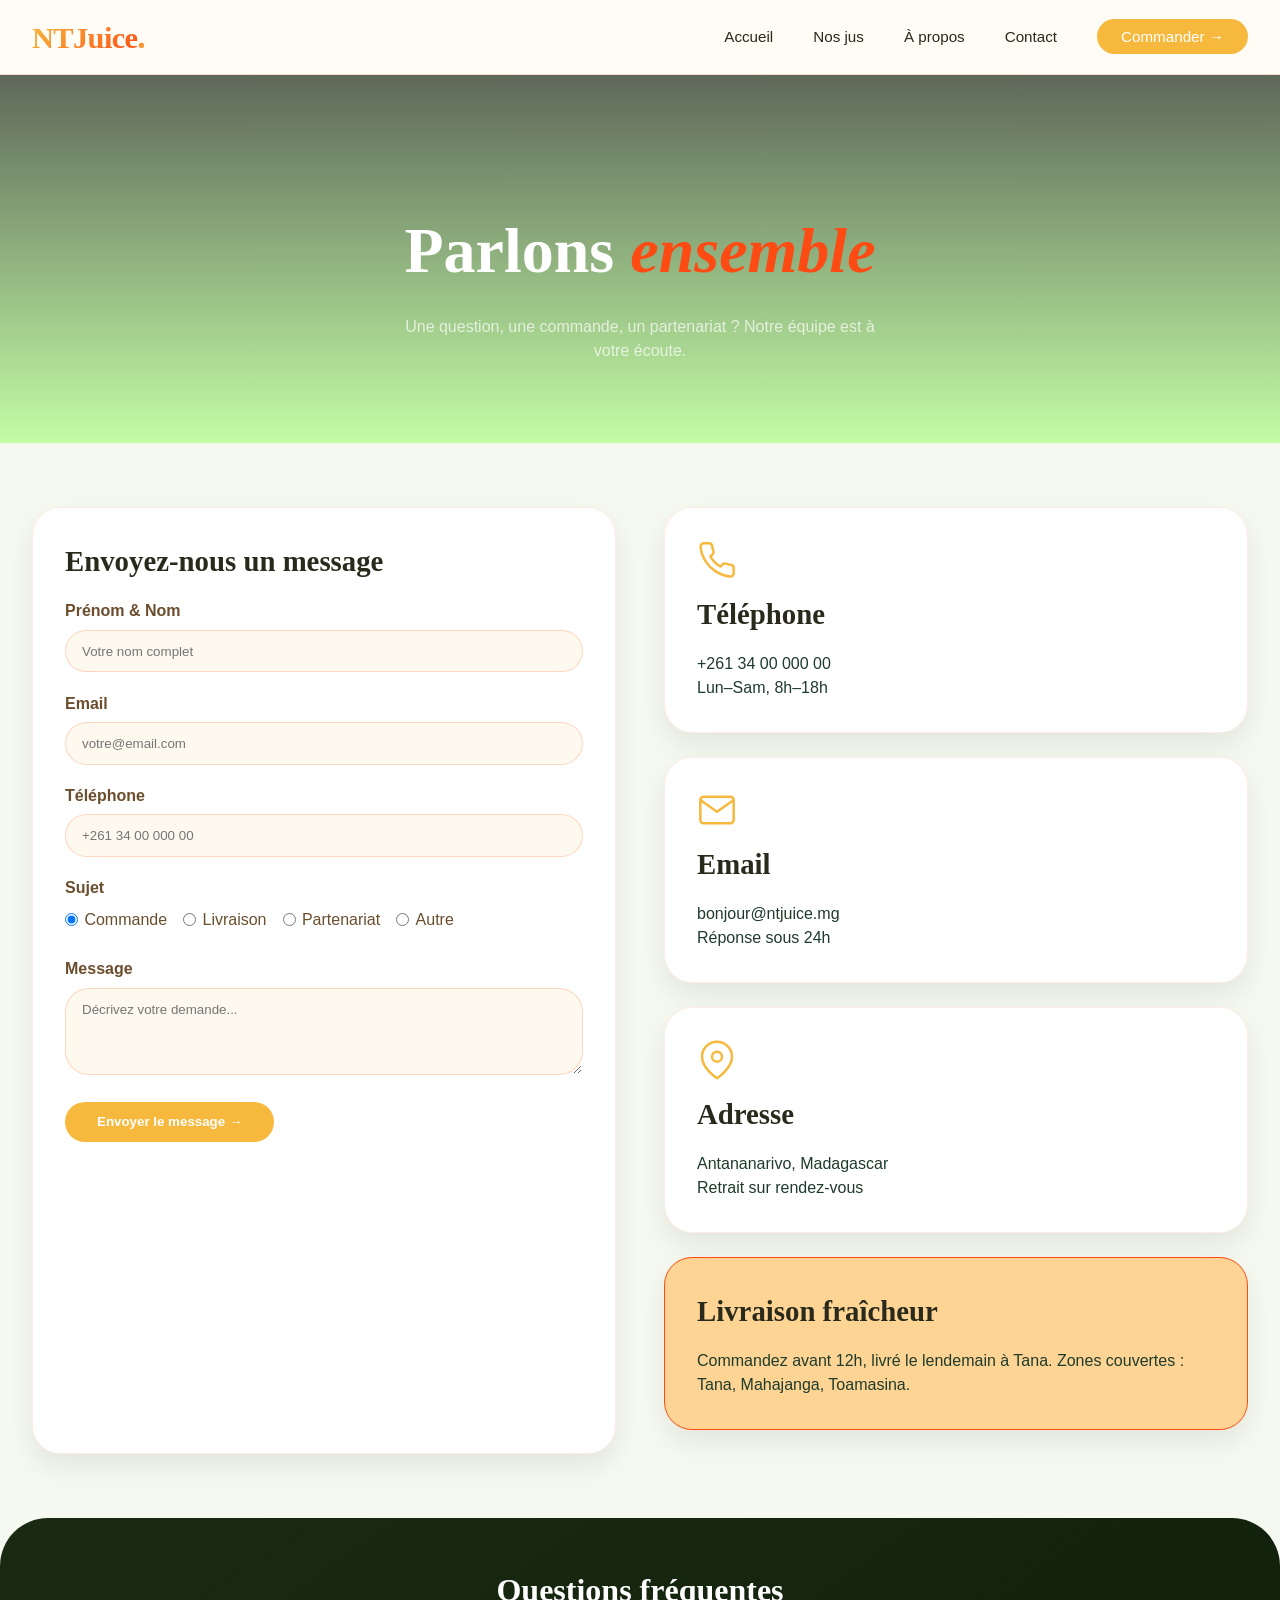
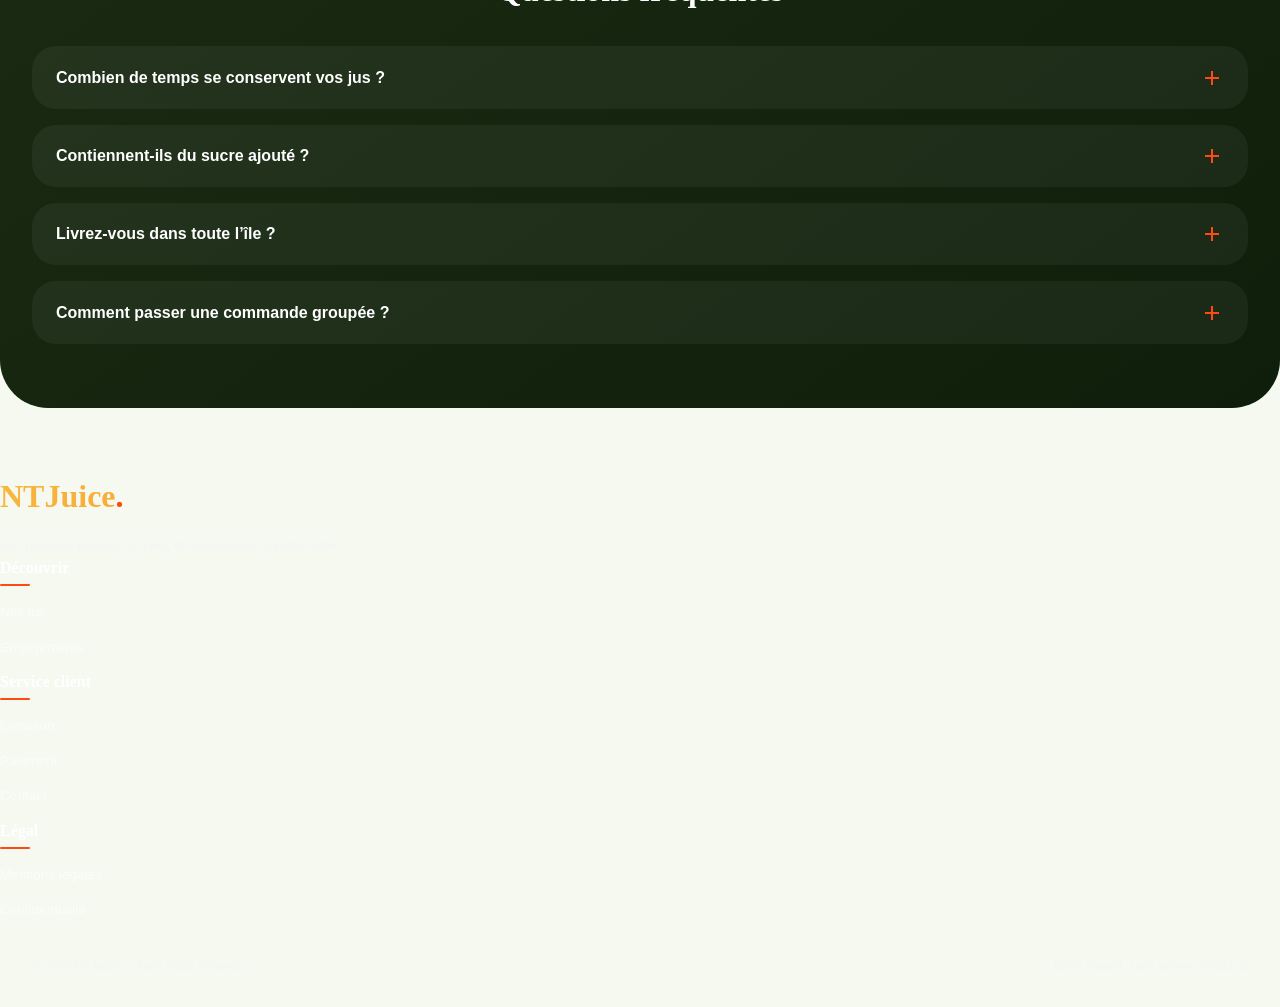
==== docs/contact.html @ 5da65aef "feat: site vitrine NTJuice Ajout du site web complet pour NTJuice, marque de jus naturels de Madagas" ====
<!-- contact.html -->
<!DOCTYPE html>
<html lang="fr">

<head>
	<meta charset="UTF-8">
	<meta name="viewport" content="width=device-width, initial-scale=1.0, viewport-fit=cover">
	<title>NTJuice | Contact & FAQ</title>
	<link rel="stylesheet" href="../css/index.css">
	<style>
		.contact-hero {
			background-image: linear-gradient(to bottom, #1e2a1ab3, #a2ff749b), url("https://i.pinimg.com/736x/c2/36/07/c236070c10bcf9093459e5f46ecb7c35.jpg");
			background-size: cover;
			background-position: center;
			background-repeat: no-repeat;
			padding: 8rem 2rem 4rem;
			text-align: center;
			position: relative;
			overflow: hidden;
		}

		.contact-hero h1 {
			font-family: 'Playfair Display', serif;
			font-size: clamp(2.5rem, 5vw, 4rem);
			font-weight: 900;
			color: white;
		}

		.contact-hero h1 span {
			color: var(--orange);
			font-style: italic;
		}

		.contact-hero p {
			color: rgba(255, 255, 255, 0.7);
			max-width: 500px;
			margin: 1rem auto;
		}

		.contact-grid {
			display: grid;
			grid-template-columns: 1fr 1fr;
			gap: 3rem;
			max-width: 1280px;
			margin: 4rem auto;
			padding: 0 2rem;
		}

		.form-card,
		.info-card {
			background: white;
			border-radius: 28px;
			padding: 2rem;
			box-shadow: var(--shadow-md);
			border: 1px solid rgba(254, 74, 19, 0.1);
		}

		.form-card h2,
		.info-card h3 {
			font-family: 'Playfair Display', serif;
			font-size: 1.8rem;
			margin-bottom: 1rem;
			color: var(--text-dark);
		}

		.form-group {
			margin-bottom: 1.2rem;
		}

		.form-group label {
			display: block;
			font-weight: 600;
			margin-bottom: 0.4rem;
			color: var(--text-light);
		}

		.form-group input,
		.form-group select,
		.form-group textarea {
			width: 100%;
			padding: 0.8rem 1rem;
			border: 1px solid rgba(254, 74, 19, 0.2);
			border-radius: 60px;
			font-family: inherit;
			background: var(--cream);
			transition: all 0.3s;
		}

		.form-group input:focus,
		.form-group textarea:focus {
			outline: none;
			border-color: var(--orange);
			box-shadow: 0 0 0 3px rgba(254, 74, 19, 0.1);
		}

		.form-group textarea {
			border-radius: 24px;
			resize: vertical;
		}

		.radio-group {
			display: flex;
			flex-wrap: wrap;
			gap: 1rem;
			margin: 0.5rem 0;
		}

		.radio-group label {
			display: flex;
			align-items: center;
			gap: 0.4rem;
			font-weight: normal;
			cursor: pointer;
		}

		.btn-submit {
			background: var(--orange-dark);
			color: white;
			border: none;
			padding: 0.8rem 2rem;
			border-radius: 9999px;
			font-weight: 700;
			cursor: pointer;
			transition: all 0.3s;
		}

		.btn-submit:hover {
			background: var(--orange);
			transform: translateY(-2px);
		}

		.info-card {
			margin-bottom: 1.5rem;
		}

		.contact-icon-svg {
			width: 40px;
			height: 40px;
			margin-bottom: 0.8rem;
			display: inline-block;
		}

		.contact-icon-svg svg {
			width: 100%;
			height: 100%;
			stroke: var(--orange-dark);
			stroke-width: 1.5;
			fill: none;
		}

		.faq {
			background: linear-gradient(145deg, #1a2a12, #0e1e0a);
			border-radius: 48px;
			padding: 3rem 2rem;
			margin: 4rem auto;
			max-width: 1280px;
		}

		.faq h2 {
			text-align: center;
			font-family: 'Playfair Display', serif;
			font-size: 2rem;
			color: white;
			margin-bottom: 2rem;
		}

		.faq-item {
			background: rgba(255, 255, 255, 0.05);
			border-radius: 24px;
			margin-bottom: 1rem;
			overflow: hidden;
		}

		.faq-question {
			width: 100%;
			padding: 1.2rem 1.5rem;
			background: transparent;
			border: none;
			text-align: left;
			font-weight: 600;
			color: white;
			font-size: 1rem;
			cursor: pointer;
			display: flex;
			justify-content: space-between;
			align-items: center;
		}

		.faq-question:focus {
			outline: none;
		}

		.faq-question .icon-svg {
			width: 24px;
			height: 24px;
			transition: transform 0.3s;
		}

		.faq-question .icon-svg svg {
			width: 100%;
			height: 100%;
			stroke: var(--orange);
			stroke-width: 2;
			fill: none;
		}

		.faq-answer {
			max-height: 0;
			overflow: hidden;
			transition: max-height 0.4s ease-out;
			padding: 0 1.5rem;
			color: rgba(255, 255, 255, 0.7);
		}

		.faq-item:focus-within .faq-answer {
			max-height: 200px;
			padding-bottom: 1.2rem;
		}

		.faq-item:focus-within .icon-svg {
			transform: rotate(45deg);
		}

		@media (max-width: 768px) {
			.contact-grid {
				grid-template-columns: 1fr;
			}
		}
	</style>
</head>

<body>

	<nav class="sticky-nav">
		<div class="nav-inner">
			<div class="logo"><a href="../index.html">NTJuice<span>.</span></a></div>
			<input type="checkbox" id="menu-toggle" class="menu-toggle">
			<label for="menu-toggle" class="hamburger"><span></span><span></span><span></span></label>
			<ul class="nav-links">
				<li><a href="../index.html">Accueil</a></li>
				<li><a href="../index.html#products">Nos jus</a></li>
				<li><a href="../index.html#about">À propos</a></li>
				<li><a href="contact.html" class="active">Contact</a></li>
				<li><a href="./shop.html" class="btn-order">Commander →</a></li>
			</ul>
		</div>
	</nav>

	<section class="contact-hero">
		<h1>Parlons <span>ensemble</span></h1>
		<p>Une question, une commande, un partenariat ? Notre équipe est à votre écoute.</p>
	</section>

	<div class="contact-grid">
		<div class="form-card">
			<h2>Envoyez-nous un message</h2>
			<form onsubmit="return false">
				<div class="form-group">
					<label>Prénom & Nom</label>
					<input type="text" placeholder="Votre nom complet">
				</div>
				<div class="form-group">
					<label>Email</label>
					<input type="email" placeholder="votre@email.com">
				</div>
				<div class="form-group">
					<label>Téléphone</label>
					<input type="tel" placeholder="+261 34 00 000 00">
				</div>
				<div class="form-group">
					<label>Sujet</label>
					<div class="radio-group">
						<label><input type="radio" name="subject" checked> Commande</label>
						<label><input type="radio" name="subject"> Livraison</label>
						<label><input type="radio" name="subject"> Partenariat</label>
						<label><input type="radio" name="subject"> Autre</label>
					</div>
				</div>
				<div class="form-group">
					<label>Message</label>
					<textarea rows="4" placeholder="Décrivez votre demande..."></textarea>
				</div>
				<button class="btn-submit" type="submit">Envoyer le message →</button>
			</form>
		</div>
		<div>
			<div class="info-card">
				<div class="contact-icon-svg">
					<svg viewBox="0 0 24 24" stroke="currentColor" fill="none">
						<path
							d="M22 16.92v3a2 2 0 0 1-2.18 2 19.79 19.79 0 0 1-8.63-3.07 19.5 19.5 0 0 1-6-6 19.79 19.79 0 0 1-3.07-8.67A2 2 0 0 1 4.11 2h3a2 2 0 0 1 2 1.72c.127.96.362 1.903.7 2.81a2 2 0 0 1-.45 2.11L8.09 9.91a16 16 0 0 0 6 6l1.27-1.27a2 2 0 0 1 2.11-.45c.907.338 1.85.573 2.81.7A2 2 0 0 1 22 16.92z" />
					</svg>
				</div>
				<h3>Téléphone</h3>
				<p>+261 34 00 000 00</p>
				<p>Lun–Sam, 8h–18h</p>
			</div>
			<div class="info-card">
				<div class="contact-icon-svg">
					<svg viewBox="0 0 24 24" stroke="currentColor" fill="none">
						<path d="M4 4h16c1.1 0 2 .9 2 2v12c0 1.1-.9 2-2 2H4c-1.1 0-2-.9-2-2V6c0-1.1.9-2 2-2z" />
						<polyline points="22,6 12,13 2,6" />
					</svg>
				</div>
				<h3>Email</h3>
				<p>bonjour@ntjuice.mg</p>
				<p>Réponse sous 24h</p>
			</div>
			<div class="info-card">
				<div class="contact-icon-svg">
					<svg viewBox="0 0 24 24" stroke="currentColor" fill="none">
						<path d="M21 10c0 7-9 13-9 13s-9-6-9-13a9 9 0 0 1 18 0z" />
						<circle cx="12" cy="10" r="3" />
					</svg>
				</div>
				<h3>Adresse</h3>
				<p>Antananarivo, Madagascar</p>
				<p>Retrait sur rendez-vous</p>
			</div>
			<div class="info-card" style="background:var(--orange-soft); border-color:var(--orange);">
				<h3 style="color:var(--text-dark)">Livraison fraîcheur</h3>
				<p>Commandez avant 12h, livré le lendemain à Tana. Zones couvertes : Tana, Mahajanga, Toamasina.</p>
			</div>
		</div>
	</div>

	<section class="faq">
		<h2>Questions fréquentes</h2>
		<div class="faq-item" tabindex="0">
			<div class="faq-question">
				Combien de temps se conservent vos jus ?
				<span class="icon-svg">
					<svg viewBox="0 0 24 24" stroke="currentColor">
						<line x1="12" y1="5" x2="12" y2="19" />
						<line x1="5" y1="12" x2="19" y2="12" />
					</svg>
				</span>
			</div>
			<div class="faq-answer">Nos jus pressés à froid se conservent 5 à 7 jours au réfrigérateur, sans
				conservateurs.</div>
		</div>
		<div class="faq-item" tabindex="0">
			<div class="faq-question">
				Contiennent-ils du sucre ajouté ?
				<span class="icon-svg">
					<svg viewBox="0 0 24 24" stroke="currentColor">
						<line x1="12" y1="5" x2="12" y2="19" />
						<line x1="5" y1="12" x2="19" y2="12" />
					</svg>
				</span>
			</div>
			<div class="faq-answer">Non, 100% fruits, sans aucun ajout de sucre, colorant ou conservateur.</div>
		</div>
		<div class="faq-item" tabindex="0">
			<div class="faq-question">
				Livrez-vous dans toute l’île ?
				<span class="icon-svg">
					<svg viewBox="0 0 24 24" stroke="currentColor">
						<line x1="12" y1="5" x2="12" y2="19" />
						<line x1="5" y1="12" x2="19" y2="12" />
					</svg>
				</span>
			</div>
			<div class="faq-answer">Actuellement Antananarivo (24h), Mahajanga, Toamasina, Fianarantsoa (48-72h).</div>
		</div>
		<div class="faq-item" tabindex="0">
			<div class="faq-question">
				Comment passer une commande groupée ?
				<span class="icon-svg">
					<svg viewBox="0 0 24 24" stroke="currentColor">
						<line x1="12" y1="5" x2="12" y2="19" />
						<line x1="5" y1="12" x2="19" y2="12" />
					</svg>
				</span>
			</div>
			<div class="faq-answer">Contactez notre équipe pro à pro@ntjuice.mg pour des tarifs dégressifs.</div>
		</div>
	</section>

	<footer>
		<div class="footer-container">
			<div class="footer-col">
				<div class="footer-logo">NTJuice<span>.</span></div>
				<p style="margin-top:0.8rem; font-size:0.85rem; color: whitesmoke;">Jus naturels pressés à froid, du producteur à votre
                    table</p>
			</div>
			<div class="footer-col">
				<h4>Découvrir</h4>
				<ul>
					<li><a href="../index.html#products">Nos jus</a></li>
					<li><a href="#">Engagements</a></li>
				</ul>
			</div>
			<div class="footer-col">
				<h4>Service client</h4>
				<ul>
					<li><a href="#">Livraison</a></li>
					<li><a href="#">Paiement</a></li>
					<li><a href="contact.html">Contact</a></li>
				</ul>
			</div>
			<div class="footer-col">
				<h4>Légal</h4>
				<ul>
					<li><a href="#">Mentions légales</a></li>
					<li><a href="#">Confidentialité</a></li>
				</ul>
			</div>
		</div>
		<div class="footer-bottom">
			<span style="color: whitesmoke;">© 2025 NTJuice — Tous droits réservés</span>
			<span style="color: whitesmoke;">100% naturel, sans arômes artificiels</span>
		</div>
	</footer>

</body>

</html>
---- css/index.css ----
* {
	margin: 0;
	padding: 0;
	box-sizing: border-box;
}

body {
	background: #F5F9F0;
	font-family: 'Inter', sans-serif;
	color: #1F3B2C;
	line-height: 1.5;
	overflow-x: hidden;
}

:root {
	--orange-dark: #f7b93d;
	--orange: #fe4a13;
	--orange-light: #ffae44;
	--orange-soft: #ffcb7ccb;
	--cream: #FEF9EF;
	--white: #FFFFFF;
	--text-dark: #2a2a1c;
	--text-light: #6b4e2e;
	--shadow-sm: 0 8px 20px rgba(0, 0, 0, 0.05);
	--shadow-md: 0 12px 28px rgba(0, 0, 0, 0.08);
	--shadow-hover: 0 20px 35px -8px rgba(254, 74, 19, 0.25);
	--radius: 28px;
	--radius-card: 24px;
	--ease-bounce: cubic-bezier(.34, 1.56, .64, 1);
}


.sticky-nav {
	position: sticky;
	top: 0;
	width: 100%;
	background: rgba(255, 252, 245, 0.95);
	backdrop-filter: blur(18px);
	border-bottom: 1px solid rgba(254, 74, 19, 0.2);
	z-index: 1000;
	padding: 0.8rem 2rem;
}

.nav-inner {
	max-width: 1280px;
	margin: 0 auto;
	display: flex;
	justify-content: space-between;
	align-items: center;
	flex-wrap: wrap;
}

.logo a {
	font-family: 'Playfair Display', serif;
	font-size: 1.9rem;
	font-weight: 800;
	text-decoration: none;
	background: linear-gradient(135deg, var(--orange-dark), var(--orange));
	background-clip: text;
	-webkit-background-clip: text;
	color: transparent;
	letter-spacing: -0.02em;
}

.logo span {
	font-size: 2rem;
	background: linear-gradient(135deg, var(--orange), var(--orange-dark));
	background-clip: text;
	-webkit-background-clip: text;
	color: transparent;
}

.menu-toggle {
	display: none;
}

.hamburger {
	display: none;
	cursor: pointer;
	width: 32px;
	height: 32px;
	flex-direction: column;
	justify-content: space-between;
	position: relative;
	z-index: 1002;
}

.hamburger span {
	display: block;
	height: 3px;
	width: 100%;
	background: var(--orange-dark);
	border-radius: 6px;
	transition: all 0.3s ease;
}

.nav-links {
	display: flex;
	gap: 2.5rem;
	align-items: center;
	list-style: none;
	transition: all 0.4s cubic-bezier(0.2, 0.9, 0.4, 1.1);
}

.nav-links li a {
	text-decoration: none;
	font-weight: 500;
	color: var(--text-dark);
	font-size: 0.95rem;
	transition: color 0.2s;
	position: relative;
}

.nav-links li a:hover {
	color: var(--orange);
}

.nav-links li a::after {
	content: '';
	position: absolute;
	bottom: -6px;
	left: 0;
	width: 0;
	height: 2px;
	background: var(--orange);
	border-radius: 4px;
	transition: width 0.25s;
}

.nav-links li a:hover::after {
	width: 100%;
}

.btn-order {
	background: var(--orange-dark);
	color: white !important;
	padding: 0.55rem 1.5rem;
	border-radius: 40px;
	transition: all 0.25s;
}

.btn-order:hover {
	background: var(--orange);
	transform: translateY(-2px);
	box-shadow: 0 8px 18px rgba(254, 74, 19, 0.3);
}

.btn-order::after {
	display: none;
}

@media (max-width: 860px) {
	.sticky-nav {
		padding: 0.8rem 1rem;
	}

	.hamburger {
		display: flex;
	}

	.nav-links {
		position: fixed;
		top: 0;
		right: -100%;
		width: 280px;
		height: 100vh;
		background: #fff5e8;
		backdrop-filter: blur(20px);
		flex-direction: column;
		justify-content: center;
		gap: 2rem;
		padding: 5rem 2rem;
		box-shadow: -5px 0 25px rgba(0, 0, 0, 0.1);
		transition: right 0.4s ease;
		z-index: 1001;
		border-left: 2px solid var(--orange-light);
	}

	.menu-toggle:checked~.nav-links {
		right: 0;
	}

	.menu-toggle:checked+.hamburger span:nth-child(1) {
		transform: rotate(45deg) translate(5px, 4px);
	}

	.menu-toggle:checked+.hamburger span:nth-child(2) {
		opacity: 0;
	}

	.menu-toggle:checked+.hamburger span:nth-child(3) {
		transform: rotate(-45deg) translate(5px, -5px);
	}

	.nav-inner {
		flex-wrap: nowrap;
	}
}

.hero-section {
	position: relative;
	background: linear-gradient(145deg, #1e2a1a, #2a3a22);
	overflow: hidden;
}

.bg-layer {
	position: absolute;
	inset: 0;
	z-index: 0;
	animation: bgShift 18s ease-in-out infinite alternate;
}

@keyframes bgShift {
	0% {
		background: radial-gradient(ellipse 80% 70% at 15% 30%, #3a6b2f 0%, #1e3a1a 60%, #0e1e0a 100%);
	}

	50% {
		background: radial-gradient(ellipse 80% 70% at 80% 20%, #4a8a3a 0%, #1e3a1a 55%, #0e1e0a 100%);
	}

	100% {
		background: radial-gradient(ellipse 80% 70% at 50% 80%, #2d6b2a 0%, #1a2a12 60%, #0a1208 100%);
	}
}

.grain {
	position: absolute;
	inset: 0;
	z-index: 1;
	pointer-events: none;
	background-image: url("data:image/svg+xml,%3Csvg viewBox='0 0 256 256' xmlns='http://www.w3.org/2000/svg'%3E%3Cfilter id='n'%3E%3CfeTurbulence type='fractalNoise' baseFrequency='0.9' numOctaves='4' stitchTiles='stitch'/%3E%3C/filter%3E%3Crect width='100%25' height='100%25' filter='url(%23n)' opacity='0.07'/%3E%3C/svg%3E");
	opacity: .35;
}

.leaf {
	position: absolute;
	z-index: 2;
	pointer-events: none;
}

.leaf-1 {
	top: -60px;
	right: -40px;
	width: 340px;
	height: 420px;
	animation: leafSway1 7s ease-in-out infinite alternate;
	transform-origin: 70% 10%;
}

.leaf-1 svg,
.leaf-2 svg,
.leaf-3 svg,
.leaf-4 svg {
	width: 100%;
	height: 100%;
}

.leaf-2 {
	bottom: -30px;
	left: -50px;
	width: 280px;
	height: 340px;
	animation: leafSway2 9s ease-in-out infinite alternate;
	transform-origin: 30% 90%;
}

.leaf-3 {
	top: 80px;
	left: 60px;
	width: 120px;
	height: 150px;
	opacity: .5;
	animation: leafSway2 5s ease-in-out infinite alternate;
}

.leaf-4 {
	top: -20px;
	left: 45%;
	width: 160px;
	height: 200px;
	opacity: .35;
	animation: leafSway1 6s 1s ease-in-out infinite alternate;
}

@keyframes leafSway1 {
	from {
		transform: rotate(-6deg) scale(1);
	}

	to {
		transform: rotate(4deg) scale(1.03);
	}
}

@keyframes leafSway2 {
	from {
		transform: rotate(4deg) scale(1);
	}

	to {
		transform: rotate(-5deg) scale(1.04);
	}
}

.fruit-deco {
	position: absolute;
	border-radius: 50%;
	pointer-events: none;
	z-index: 2;
}

.fruit-deco-1 {
	width: 90px;
	height: 90px;
	top: 18%;
	right: 12%;
	border: 3px solid rgba(254, 74, 19, 0.4);
	box-shadow: inset 0 0 0 14px rgba(254, 74, 19, 0.12), 0 0 0 6px rgba(254, 74, 19, 0.06);
	animation: spinSlow 20s linear infinite;
}

.fruit-deco-2 {
	width: 50px;
	height: 50px;
	bottom: 28%;
	left: 22%;
	background: radial-gradient(circle, rgba(247, 185, 61, 0.22) 40%, transparent 70%);
	border: 2px solid rgba(247, 185, 61, 0.3);
	animation: spinSlow 14s linear infinite reverse;
}

.fruit-deco-3 {
	width: 130px;
	height: 130px;
	top: 58%;
	right: 6%;
	border: 2px dashed rgba(247, 185, 61, 0.2);
	animation: spinSlow 30s linear infinite;
}

@keyframes spinSlow {
	to {
		transform: rotate(360deg);
	}
}

.dots {
	position: absolute;
	inset: 0;
	z-index: 2;
	pointer-events: none;
	overflow: hidden;
}

.dot {
	position: absolute;
	border-radius: 50%;
	animation: dotFloat linear infinite;
	opacity: 0;
}

.dot:nth-child(1) {
	width: 6px;
	height: 6px;
	left: 10%;
	background: #fe4a13;
	animation-duration: 12s;
}

.dot:nth-child(2) {
	width: 4px;
	height: 4px;
	left: 25%;
	background: #ffae44;
	animation-duration: 9s;
	animation-delay: 2s;
}

.dot:nth-child(3) {
	width: 8px;
	height: 8px;
	left: 55%;
	background: #fe4a13;
	animation-duration: 14s;
	animation-delay: 1s;
}

.dot:nth-child(4) {
	width: 5px;
	height: 5px;
	left: 70%;
	background: #f7b93d;
	animation-duration: 11s;
	animation-delay: 3s;
}

.dot:nth-child(5) {
	width: 3px;
	height: 3px;
	left: 85%;
	background: #ffcb7c;
	animation-duration: 8s;
	animation-delay: 0.5s;
}

.dot:nth-child(6) {
	width: 7px;
	height: 7px;
	left: 40%;
	background: #fe4a13;
	animation-duration: 16s;
	animation-delay: 4s;
}

@keyframes dotFloat {
	0% {
		transform: translateY(100vh) scale(.5);
		opacity: 0;
	}

	10% {
		opacity: .8;
	}

	90% {
		opacity: .4;
	}

	100% {
		transform: translateY(-10vh) scale(1.2);
		opacity: 0;
	}
}

/* Hero content */
.hero {
	position: relative;
	z-index: 10;
	display: flex;
	align-items: center;
	max-width: 1280px;
	margin: 0 auto;
	padding: 3rem 2rem 5rem;
	width: 100%;
	gap: 4rem;
	flex-wrap: wrap;
}

.hero-left {
	flex: 1.1;
}

.hero-badge-dot {
	width: 7px;
	height: 7px;
	border-radius: 50%;
	background: #fe4a13;
	animation: blink 2s ease-in-out infinite;
}

@keyframes blink {

	0%,
	100% {
		opacity: 1;
		transform: scale(1);
	}

	50% {
		opacity: .3;
		transform: scale(.6);
	}
}

.hero-title {
	font-family: 'Playfair Display', serif;
	font-size: clamp(2.8rem, 5.5vw, 3.2rem);
	line-height: 1.05;
	font-weight: 900;
	color: var(--white);
	margin-bottom: 1.6rem;
	animation: fadeDown .9s .2s ease both;
}

.hero-title em {
	font-style: italic;
	color: #f7b93d;
	display: flex;
}

.hero-title .accent {
	color: #fe4a13;
	font-style: normal;
}

.hero-desc {
	font-size: clamp(.95rem, 1.2vw, 1.15rem);
	color: rgba(255, 255, 255, .65);
	max-width: 480px;
	line-height: 1.7;
	margin-bottom: 2.6rem;
	animation: fadeDown .9s .35s ease both;
}

.hero-ctas {
	display: flex;
	gap: 1rem;
	flex-wrap: wrap;
	margin-bottom: 3.5rem;
	animation: fadeDown .9s .45s ease both;
}

.btn-cta-main {
	padding: 1rem 2.2rem;
	background: linear-gradient(135deg, #fe4a13, #f7b93d);
	color: #1a2a12;
	font-weight: 700;
	font-size: 1rem;
	border-radius: 9999px;
	text-decoration: none;
	box-shadow: 0 10px 40px rgba(254, 74, 19, 0.3);
	transition: all .4s var(--ease-bounce);
}

.btn-cta-main:hover {
	transform: translateY(-4px) scale(1.04);
	box-shadow: 0 18px 50px rgba(254, 74, 19, 0.45);
}

.btn-cta-ghost {
	padding: 1rem 2rem;
	border: 1.5px solid rgba(255, 255, 255, .2);
	color: rgba(255, 255, 255, .8);
	border-radius: 9999px;
	text-decoration: none;
	font-weight: 500;
	font-size: .95rem;
	transition: all .35s;
	backdrop-filter: blur(6px);
}

.btn-cta-ghost:hover {
	border-color: rgba(255, 255, 255, .5);
	color: white;
	transform: translateY(-2px);
}

.stats {
	display: flex;
	gap: 2.5rem;
	padding-top: 2rem;
	border-top: 1px solid rgba(255, 255, 255, .1);
	animation: fadeDown .9s .55s ease both;
}

.stat-item {
	display: flex;
	flex-direction: column;
	gap: .2rem;
}

.stat-val {
	font-family: 'Bebas Neue', sans-serif;
	font-size: 2rem;
	color: #f7b93d;
	letter-spacing: .05em;
	line-height: 1;
}

.stat-val sup {
	font-size: .55em;
	color: #fe4a13;
}

.stat-label {
	font-size: .7rem;
	text-transform: uppercase;
	letter-spacing: .12em;
	color: rgba(255, 255, 255, .45);
	font-weight: 600;
}

.stat-sep {
	width: 1px;
	background: rgba(255, 255, 255, .1);
	align-self: stretch;
	margin: .3rem 0;
}

@keyframes fadeDown {
	from {
		opacity: 0;
		transform: translateY(-22px);
	}

	to {
		opacity: 1;
		transform: translateY(0);
	}
}

.hero-right {
	flex: .9;
	display: flex;
	justify-content: center;
	align-items: center;
	position: relative;
}

.slide-ring {
	position: absolute;
	width: 420px;
	height: 420px;
	border-radius: 50%;
	border: 1.5px solid rgba(247, 185, 61, 0.15);
	animation: ringPulse 4s ease-in-out infinite alternate;
}

.slide-ring-2 {
	width: 340px;
	height: 340px;
	border-color: rgba(254, 74, 19, 0.12);
	animation-delay: 1.5s;
}

.slide-ring-3 {
	width: 260px;
	height: 260px;
	border-color: rgba(247, 185, 61, 0.2);
	animation-delay: .7s;
}

@keyframes ringPulse {
	from {
		transform: scale(1);
		opacity: .6;
	}

	to {
		transform: scale(1.06);
		opacity: 1;
	}
}

.slide-glow {
	position: absolute;
	width: 280px;
	height: 280px;
	border-radius: 50%;
	filter: blur(60px);
	z-index: 1;
	animation: glowCycle 15s ease-in-out infinite;
}

@keyframes glowCycle {

	0%,
	100% {
		background: rgba(247, 185, 61, 0.25);
		transform: scale(1);
	}

	33% {
		background: rgba(254, 74, 19, 0.22);
		transform: scale(1.15);
	}

	66% {
		background: rgba(255, 160, 80, 0.18);
		transform: scale(.9);
	}
}

.slide-stage {
	position: relative;
	width: 320px;
	height: 440px;
	z-index: 3;
}

.juice-slide {
	position: absolute;
	inset: 0;
	display: flex;
	align-items: center;
	justify-content: center;
	opacity: 0;
	transform: translateY(60px) scale(.82) rotate(-8deg);
}

.juice-slide:nth-child(1) {
	animation: slideShow 15s 0s infinite;
}

.juice-slide:nth-child(2) {
	animation: slideShow 15s 5s infinite;
}

.juice-slide:nth-child(3) {
	animation: slideShow 15s 10s infinite;
}

@keyframes slideShow {
	0% {
		opacity: 0;
		transform: translateY(80px) scale(.78) rotate(-12deg);
	}

	6% {
		opacity: 1;
		transform: translateY(-8px) scale(1.04) rotate(1.5deg);
	}

	10% {
		opacity: 1;
		transform: translateY(0px) scale(1) rotate(0deg);
	}

	80% {
		opacity: 0;
		transform: translateY(-70px) scale(.82) rotate(8deg);
	}

	100% {
		opacity: 0;
		transform: translateY(80px) scale(.78) rotate(-12deg);
	}
}

.juice-slide img {
	width: 100%;
	max-width: 260px;
	height: auto;
	object-fit: contain;
	filter: drop-shadow(0 28px 60px rgba(0, 0, 0, .5));
}

.slide-dots {
	position: absolute;
	bottom: -36px;
	left: 50%;
	transform: translateX(-50%);
	display: flex;
	gap: .6rem;
	z-index: 4;
}

.sdot {
	width: 8px;
	height: 8px;
	border-radius: 50%;
	background: rgba(255, 255, 255, .25);
}

.sdot:nth-child(1) {
	animation: dotActive 15s 0s infinite;
}

.sdot:nth-child(2) {
	animation: dotActive 15s 5s infinite;
}

.sdot:nth-child(3) {
	animation: dotActive 15s 10s infinite;
}

@keyframes dotActive {

	0%,
	8% {
		background: #f7b93d;
		transform: scale(1.4);
	}

	33%,
	100% {
		background: rgba(255, 255, 255, .25);
		transform: scale(1);
	}
}

.slide-label-wrap {
	position: absolute;
	bottom: -72px;
	left: 50%;
	transform: translateX(-50%);
	display: flex;
	flex-direction: column;
	align-items: center;
	gap: .3rem;
	z-index: 4;
	min-width: 200px;
}

.slide-label {
	position: absolute;
	font-family: 'Playfair Display', serif;
	font-size: 1rem;
	font-style: italic;
	color: rgba(255, 255, 255, .7);
	white-space: nowrap;
	opacity: 0;
}

.slide-label:nth-child(1) {
	animation: labelShow 15s 0s infinite;
}

.slide-label:nth-child(2) {
	animation: labelShow 15s 5s infinite;
}

.slide-label:nth-child(3) {
	animation: labelShow 15s 10s infinite;
}

@keyframes labelShow {

	0%,
	8% {
		opacity: 0;
		transform: translateY(6px);
	}

	12%,
	65% {
		opacity: 1;
		transform: translateY(0);
	}

	72%,
	100% {
		opacity: 0;
		transform: translateY(-6px);
	}
}

@media (max-width: 900px) {
	.hero {
		flex-direction: column-reverse;
		padding: 2rem 1.5rem 4rem;
		gap: 2rem;
	}

	.hero-right {
		margin-top: 1rem;
	}

	.hero-left {
		text-align: center;
	}

	.hero-ctas {
		display: flex;
		flex-direction: column;
	}

	.slide-stage {
		width: 240px;
		height: 320px;
	}

	.leaf-1 {
		width: 200px;
		height: 250px;
	}

	.leaf-2 {
		width: 180px;
		height: 220px;
	}
}
.values-strip-premium {
    background: linear-gradient(145deg, #fff5e8, #fff0e0);
    padding: 1.2rem 0;
    border-top: 1px solid rgba(254,74,19,0.15);
    border-bottom: 1px solid rgba(254,74,19,0.15);
    position: relative;
    overflow: hidden;
    margin: 2rem 0;
}

.values-strip-premium::before,
.values-strip-premium::after {
    content: '';
    position: absolute;
    top: 0;
    width: 80px;
    height: 100%;
    z-index: 2;
    pointer-events: none;
}

.values-strip-premium::before {
    left: 0;
    background: linear-gradient(90deg, #fff5e8, transparent);
}

.values-strip-premium::after {
    right: 0;
    background: linear-gradient(270deg, #fff0e0, transparent);
}

.marquee-premium {
    overflow: hidden;
    white-space: nowrap;
    position: relative;
}

.marquee-content {
    display: inline-flex;
    animation: scrollValuesPremium 28s linear infinite;
    gap: 3rem;
}

@keyframes scrollValuesPremium {
    0% {
        transform: translateX(0);
    }
    100% {
        transform: translateX(-50%);
    }
}

.value-item {
    display: inline-flex;
    align-items: center;
    gap: 0.7rem;
    padding: 0.4rem 0.8rem;
    background: rgba(254,74,19,0.05);
    border-radius: 60px;
    transition: all 0.3s;
    cursor: default;
}

.value-item:hover {
    background: rgba(254,74,19,0.12);
    transform: translateY(-2px);
}

.value-item svg {
    width: 22px;
    height: 22px;
    stroke: var(--orange);
    stroke-width: 1.8;
    fill: none;
}

.value-item span {
    font-size: 0.85rem;
    font-weight: 600;
    color: var(--text-dark);
    letter-spacing: 0.3px;
}

@media (max-width: 768px) {
    .values-strip-premium::before,
    .values-strip-premium::after {
        width: 40px;
    }
    .value-item {
        padding: 0.3rem 0.7rem;
    }
    .value-item svg {
        width: 18px;
        height: 18px;
    }
    .value-item span {
        font-size: 0.75rem;
    }
}

@keyframes scrollValues {
	0% {
		transform: translateX(0);
	}

	100% {
		transform: translateX(-50%);
	}
}

.about {
	max-width: 1280px;
	margin: 4rem auto;
	padding: 0 2rem;
}

.about-container {
	display: flex;
	align-items: center;
	gap: 3rem;
	flex-wrap: wrap;
	background: var(--white);
	border-radius: var(--radius);
	padding: 2rem;
	box-shadow: var(--shadow-sm);
	border: 1px solid var(--orange-soft);
}

.about-text {
	flex: 1.2;
}

.about-text h2 {
	font-family: 'Playfair Display', serif;
	font-size: 2rem;
	color: var(--text-dark);
	margin-bottom: 1rem;
	position: relative;
}

.about-text h2:after {
	content: '';
	display: block;
	width: 70px;
	height: 3px;
	background: var(--orange);
	margin-top: 8px;
	border-radius: 4px;
}

.about-text p {
	margin: 1rem 0;
	color: var(--text-light);
	line-height: 1.7;
}

.about-stats {
	display: flex;
	gap: 2rem;
	margin-top: 1.5rem;
	flex-wrap: wrap;
}

.stat-item-custom {
	display: flex;
	align-items: center;
	gap: 0.8rem;
}

.stat-number {
	font-weight: 800;
	font-size: 1.5rem;
	color: var(--orange-dark);
}

.stat-label-custom {
	font-size: 0.8rem;
	color: var(--text-light);
}

.about-image {
	flex: 1;
	border-radius: 32px;
	overflow: hidden;
	box-shadow: var(--shadow-md);
}

.about-image img {
	width: 100%;
	height: auto;
	display: block;
	transition: transform 0.5s;
}

.about-image:hover img {
	transform: scale(1.02);
}

.products-premium {
    max-width: 1280px;
    margin: 5rem auto;
    padding: 0 2rem;
}

.section-header {
    text-align: center;
    margin-bottom: 3rem;
}

.section-badge {
    display: inline-block;
    background: linear-gradient(135deg, rgba(254,74,19,0.1), rgba(247,185,61,0.1));
    padding: 0.4rem 1rem;
    border-radius: 60px;
    font-size: 0.75rem;
    font-weight: 600;
    text-transform: uppercase;
    letter-spacing: 1px;
    color: var(--orange);
    margin-bottom: 1rem;
}

.section-header h2 {
    font-family: 'Playfair Display', serif;
    font-size: 2.8rem;
    font-weight: 800;
    color: var(--text-dark);
    margin-bottom: 0.5rem;
}

.section-header h2 span {
    color: var(--orange);
    position: relative;
    display: inline-block;
}

.section-header h2 span::after {
    content: '';
    position: absolute;
    bottom: 5px;
    left: 0;
    width: 100%;
    height: 8px;
    background: rgba(254,74,19,0.2);
    border-radius: 4px;
    z-index: -1;
}

.section-header p {
    color: var(--text-light);
    font-size: 1rem;
}

.product-grid-premium {
    display: grid;
    grid-template-columns: repeat(4, 1fr);
    gap: 2rem;
    position: relative;
}

.product-card-premium {
    background: white;
    border-radius: 32px;
    overflow: hidden;
    position: relative;
    transition: all 0.5s cubic-bezier(0.16, 1, 0.3, 1);
    box-shadow: 0 10px 30px rgba(0, 0, 0, 0.05);
    border: 1px solid rgba(254,74,19,0.08);
    
    /* Animation au scroll */
    opacity: 0;
    transform: translateY(40px);
    animation: cardReveal 0.6s cubic-bezier(0.2, 0.9, 0.4, 1.1) forwards;
    animation-timeline: view();
    animation-range: entry 10% cover 30%;
}

@keyframes cardReveal {
    to {
        opacity: 1;
        transform: translateY(0);
    }
}

.product-card-premium:hover {
    transform: translateY(-12px);
    box-shadow: 0 30px 50px rgba(254,74,19,0.15);
    border-color: rgba(254,74,19,0.2);
}

/* Badges */
.card-badge {
    position: absolute;
    top: 1rem;
    left: 1rem;
    z-index: 2;
    background: var(--orange-dark);
    color: white;
    font-size: 0.7rem;
    font-weight: 700;
    padding: 0.3rem 0.8rem;
    border-radius: 40px;
    letter-spacing: 0.5px;
    backdrop-filter: blur(4px);
    box-shadow: 0 2px 8px rgba(0,0,0,0.1);
}

.card-badge.new {
    background: linear-gradient(135deg, #2d8a46, #1e6b3f);
}
.card-badge.organic {
    background: linear-gradient(135deg, #6b4e2e, #4a3520);
}
.card-badge.limited {
    background: linear-gradient(135deg, #9c27b0, #7b1fa2);
}

/* Media */
.card-media {
    padding: 2rem 1rem 1rem;
    background: linear-gradient(145deg, #fff8f0, #fff0e0);
    transition: all 0.4s;
}

.product-card-premium:hover .card-media {
    background: linear-gradient(145deg, #fff5e8, #ffe8d5);
}

.card-img {
    height: 100%;
	width: 100%;
    display: flex;
    align-items: center;
    justify-content: center;
    transition: transform 0.5s var(--ease-bounce);
}

.product-card-premium:hover .card-img {
    transform: scale(1.05);
}

.card-img img {
    max-width: 80%;
    max-height: 160px;
    object-fit: cover;
    filter: drop-shadow(0 10px 15px rgba(0,0,0,0.1));
}

/* Contenu */
.card-content {
    padding: 1.5rem;
}

.card-content h3 {
    font-family: 'Playfair Display', serif;
    font-size: 1.2rem;
    font-weight: 700;
    color: var(--text-dark);
    margin-bottom: 0.5rem;
    line-height: 1.4;
}

.card-desc {
    font-size: 0.8rem;
    color: var(--text-light);
    margin-bottom: 1rem;
    line-height: 1.5;
}

.card-footer {
    display: flex;
    align-items: center;
    justify-content: space-between;
    gap: 1rem;
}

.price {
    font-weight: 800;
    font-size: 1.3rem;
    color: var(--orange-dark);
    letter-spacing: -0.02em;
}

.btn-add {
    display: flex;
    align-items: center;
    gap: 0.5rem;
    background: transparent;
    border: 1.5px solid var(--orange-dark);
    padding: 0.5rem 1rem;
    border-radius: 60px;
    font-weight: 600;
    font-size: 0.8rem;
    color: var(--orange-dark);
    text-decoration: none;
    transition: all 0.3s;
}

.btn-add svg {
    width: 16px;
    height: 16px;
    transition: transform 0.3s;
}

.btn-add:hover {
    background: var(--orange-dark);
    color: white;
    border-color: var(--orange-dark);
}

.btn-add:hover svg {
    transform: rotate(90deg);
    stroke: white;
}

@media (max-width: 1100px) {
    .product-grid-premium {
        grid-template-columns: repeat(2, 1fr);
        gap: 1.5rem;
    }
}

@media (max-width: 640px) {
    .product-grid-premium {
        grid-template-columns: 1fr;
    }
    .section-header h2 {
        font-size: 2rem;
    }
}
.red {
	background-color: #FC759D;
}

.ananas {
	background-color: #FFCB00;
}

.raisin {
	background-color: #242124;
}

.orange {
	background-color: #ffa700;
}

.product-img img {
	max-width: 100%;
	max-height: 150px;
	object-fit: contain;
}

.product-info {
	padding: 1.2rem;
}

.product-info h3 {
	font-family: 'Playfair Display', serif;
	font-size: 1.1rem;
	margin-bottom: 0.3rem;
}

.product-desc {
	font-size: 0.8rem;
	color: var(--text-light);
	margin: 0.5rem 0;
}

.price {
	font-weight: 700;
	font-size: 1.2rem;
	color: var(--orange-dark);
	margin: 0.5rem 0;
}

.add-btn {
	display: inline-block;
	background: var(--orange-dark);
	color: white;
	padding: 0.5rem 1.2rem;
	border-radius: 40px;
	font-size: 0.8rem;
	font-weight: 600;
	text-decoration: none;
	transition: all 0.2s;
}

.add-btn:hover {
	background: var(--orange);
}

.newsletter {
	background-image: linear-gradient(to bottom, var(--orange-light), var(--orange-soft)), url("https://i.pinimg.com/736x/c2/36/07/c236070c10bcf9093459e5f46ecb7c35.jpg");
	background-size: cover;
	background-position: center;
	background-repeat: no-repeat;
	border-radius: 60px;
	max-width: 1280px;
	margin: 3rem auto;
	padding: 2.5rem 2rem;
	text-align: center;
}

.newsletter h3 {
	font-family: 'Playfair Display', serif;
	font-size: 1.8rem;
	color: var(--text-dark);
}

.newsletter p {
	color: var(--text-light);
	margin: 0.5rem 0 1.5rem;
}

.news-form {
	display: flex;
	justify-content: center;
	gap: 1rem;
	flex-wrap: wrap;
}

.news-form input {
	padding: 0.8rem 1.5rem;
	border-radius: 60px;
	border: 1px solid var(--orange-light);
	width: 280px;
	background: white;
	outline: none;
}

.news-form button {
	background: var(--orange-dark);
	color: white;
	border: none;
	padding: 0.8rem 1.8rem;
	border-radius: 60px;
	font-weight: 600;
	cursor: pointer;
	transition: 0.2s;
}

.news-form button:hover {
	background: var(--orange);
}
.footer-premium {
    background: linear-gradient(135deg, #1e2a1a 0%, #0e1e0a 100%);
    color: rgba(255,255,255,0.7);
    position: relative;
    margin-top: 4rem;
    overflow: hidden;
}

.footer-wave {
    position: absolute;
    top: 0;
    left: 0;
    width: 100%;
    height: 40px;
    background: repeating-linear-gradient(45deg, rgba(255,255,255,0.02) 0px, rgba(255,255,255,0.02) 2px, transparent 2px, transparent 8px);
    pointer-events: none;
}

.footer-main {
    max-width: 1280px;
    margin: 0 auto;
    padding: 4rem 2rem 3rem;
    display: flex;
    flex-wrap: wrap;
    gap: 3rem;
    position: relative;
    z-index: 2;
}

.footer-brand {
    flex: 1.2;
    min-width: 260px;
}

.footer-logo {
    font-family: 'Playfair Display', serif;
    font-size: 2rem;
    font-weight: 800;
    background: linear-gradient(135deg, var(--orange-dark), var(--orange));
    -webkit-background-clip: text;
    background-clip: text;
    color: transparent;
    margin-bottom: 1rem;
}

.footer-logo span {
    color: var(--orange);
}

.footer-brand p {
    font-size: 0.9rem;
    line-height: 1.6;
    margin-bottom: 1.5rem;
    color: rgba(255,255,255,0.6);
    max-width: 280px;
}

.footer-social {
    display: flex;
    gap: 0.8rem;
}

.social-link {
    width: 38px;
    height: 38px;
    background: rgba(255,255,255,0.05);
    border-radius: 12px;
    display: flex;
    align-items: center;
    justify-content: center;
    transition: all 0.3s;
    text-decoration: none;
}

.social-link svg {
    width: 18px;
    height: 18px;
    stroke: rgba(255,255,255,0.6);
    transition: all 0.3s;
}

.social-link:hover {
    background: var(--orange);
    transform: translateY(-3px);
}

.social-link:hover svg {
    stroke: white;
}

.footer-links-grid {
    flex: 3;
    display: grid;
    grid-template-columns: repeat(4, 1fr);
    gap: 2rem;
}

.footer-col h4 {
    font-family: 'Playfair Display', serif;
    font-size: 1rem;
    font-weight: 600;
    color: white;
    margin-bottom: 1.2rem;
    position: relative;
    display: inline-block;
}

.footer-col h4::after {
    content: '';
    position: absolute;
    bottom: -6px;
    left: 0;
    width: 30px;
    height: 2px;
    background: var(--orange);
    border-radius: 2px;
}

.footer-col ul {
    list-style: none;
}

.footer-col li {
    margin-bottom: 0.7rem;
}

.footer-col a {
    color: rgba(255,255,255,0.6);
    text-decoration: none;
    font-size: 0.85rem;
    transition: all 0.3s;
    display: inline-block;
}

.footer-col a:hover {
    color: var(--orange);
    transform: translateX(4px);
}

.newsletter-col p {
    font-size: 0.85rem;
    color: rgba(255,255,255,0.5);
    margin-bottom: 1rem;
    line-height: 1.5;
}

.footer-newsletter .input-group {
    display: flex;
    background: rgba(255,255,255,0.05);
    border-radius: 60px;
    border: 1px solid rgba(255,255,255,0.1);
    transition: all 0.3s;
}

.footer-newsletter .input-group:focus-within {
    border-color: var(--orange);
    background: rgba(255,255,255,0.08);
}

.footer-newsletter input {
    flex: 1;
    padding: 0.8rem 1rem;
    background: transparent;
    border: none;
    color: white;
    font-family: 'Inter', sans-serif;
    font-size: 0.85rem;
    outline: none;
}

.footer-newsletter input::placeholder {
    color: rgba(255,255,255,0.4);
}

.footer-newsletter button {
    background: transparent;
    border: none;
    padding: 0.8rem 1.2rem;
    cursor: pointer;
    transition: all 0.3s;
    display: flex;
    align-items: center;
    justify-content: center;
}

.footer-newsletter button svg {
    width: 18px;
    height: 18px;
    stroke: rgba(255,255,255,0.6);
    transition: all 0.3s;
}

.footer-newsletter button:hover svg {
    stroke: var(--orange);
    transform: translateX(4px);
}

.footer-bottom {
    max-width: 1280px;
    margin: 0 auto;
    padding: 1.5rem 2rem 2rem;
    border-top: 1px solid rgba(255,255,255,0.05);
    display: flex;
    justify-content: space-between;
    flex-wrap: wrap;
    gap: 1rem;
    font-size: 0.75rem;
    color: rgba(255,255,255,0.4);
    text-align: center;
}

@media (max-width: 1024px) {
    .footer-links-grid {
        grid-template-columns: repeat(2, 1fr);
        gap: 2rem;
    }
}

@media (max-width: 768px) {
    .footer-main {
        flex-direction: column;
        gap: 2rem;
    }
    .footer-brand {
        text-align: center;
    }
    .footer-brand p {
        max-width: 100%;
        margin-left: auto;
        margin-right: auto;
    }
    .footer-social {
        justify-content: center;
    }
    .footer-links-grid {
        grid-template-columns: 1fr;
        gap: 1.5rem;
        text-align: center;
    }
    .footer-col h4::after {
        left: 50%;
        transform: translateX(-50%);
    }
    .footer-col a:hover {
        transform: translateX(0);
    }
    .footer-newsletter .input-group {
        max-width: 280px;
        margin: 0 auto;
    }
    .footer-bottom {
        flex-direction: column;
        align-items: center;
    }
}

@media (max-width: 860px) {
	.about-container {
		flex-direction: column;
	}

	.hero-left {
		align-items: center;
	}
}

.about-stats-premium {
    display: flex;
    flex-wrap: wrap;
    justify-content: center;
    gap: 2rem;
    margin-top: 4rem;
    padding: 1rem;
}

.stat-circle {
    flex: 1;
    min-width: 240px;
    background: linear-gradient(145deg, rgba(254, 74, 19, 0.08), rgba(247, 185, 61, 0.08));
    backdrop-filter: blur(8px);
    border-radius: 40px;
    padding: 2rem 1rem;
    text-align: center;
    transition: all 0.4s cubic-bezier(0.16, 1, 0.3, 1);
    border: 1px solid rgba(254, 74, 19, 0.2);
    box-shadow: 0 15px 35px rgba(0, 0, 0, 0.05);
}

.stat-circle:hover {
    transform: translateY(-8px);
    border-color: var(--orange);
    box-shadow: 0 25px 45px rgba(254, 74, 19, 0.15);
    background: linear-gradient(145deg, rgba(254, 74, 19, 0.12), rgba(247, 185, 61, 0.12));
}

.circle-wrapper {
    position: relative;
    width: 140px;
    height: 140px;
    margin: 0 auto 1rem;
}

.progress-ring {
    width: 100%;
    height: 100%;
    transform: rotate(-90deg);
}

.progress-ring-fill {
    stroke-dasharray: var(--circumference);
    stroke-dashoffset: var(--circumference);
    
    animation: fillCircle 1.4s cubic-bezier(0.4, 0, 0.2, 1) forwards;
    animation-timeline: view();
    animation-range: entry 0% cover 100%;
}

@keyframes fillCircle {
    to {
        stroke-dashoffset: calc(var(--circumference) * (1 - var(--percent) / 100));
    }
}

@supports not (animation-timeline: view()) {
    .progress-ring-fill {
        animation: fillCircle 1.4s cubic-bezier(0.4, 0, 0.2, 1) forwards;
    }
}

@keyframes fillCircle {
    to {
        stroke-dashoffset: calc(var(--circumference) * (1 - var(--percent) / 100));
    }
}

.stat-number-large {
    position: absolute;
    top: 50%;
    left: 50%;
    transform: translate(-50%, -50%);
    font-family: 'Playfair Display', serif;
    font-size: 2.6rem;
    font-weight: 800;
    color: var(--text-dark);
    line-height: 1;
    text-shadow: 0 2px 4px rgba(0,0,0,0.05);
}

.stat-number-large span {
    font-size: 1.3rem;
    color: var(--orange);
    margin-left: 0.1rem;
}

.stat-label-premium {
    font-size: 0.9rem;
    font-weight: 600;
    text-transform: uppercase;
    letter-spacing: 1px;
    color: var(--text-muted);
    margin-top: 0.5rem;
}

@media (max-width: 768px) {
    .about-stats-premium {
        flex-direction: column;
        align-items: center;
    }
    .stat-circle {
        width: 80%;
        max-width: 280px;
    }
}

/* Newsletter Premium */
.newsletter-premium {
    max-width: 1280px;
    margin: 4rem auto;
    padding: 0 2rem;
    position: relative;
}

.newsletter-container {
    background: linear-gradient(145deg, rgba(254, 74, 19, 0.08), rgba(247, 185, 61, 0.08));
    backdrop-filter: blur(8px);
    border-radius: 60px;
    padding: 3rem 4rem;
    display: flex;
    align-items: center;
    justify-content: space-between;
    gap: 3rem;
    flex-wrap: wrap;
    border: 1px solid rgba(254, 74, 19, 0.2);
    box-shadow: 0 20px 40px rgba(0, 0, 0, 0.05);
    position: relative;
    overflow: hidden;
    transition: all 0.4s var(--ease-bounce);
}

.newsletter-container:hover {
    border-color: var(--orange);
    box-shadow: 0 30px 50px rgba(254, 74, 19, 0.1);
    transform: translateY(-4px);
}

.newsletter-content {
    flex: 1;
    position: relative;
    z-index: 2;
}

.newsletter-icon {
    width: 56px;
    height: 56px;
    background: linear-gradient(135deg, var(--orange), var(--orange-dark));
    border-radius: 28px;
    display: flex;
    align-items: center;
    justify-content: center;
    margin-bottom: 1.5rem;
}

.newsletter-icon svg {
    width: 28px;
    height: 28px;
    color: white;
}

.newsletter-content h3 {
    font-family: 'Playfair Display', serif;
    font-size: 2rem;
    font-weight: 800;
    color: var(--text-dark);
    margin-bottom: 0.8rem;
    letter-spacing: -0.02em;
}

.newsletter-content p {
    color: var(--text-light);
    font-size: 1rem;
    line-height: 1.6;
    margin-bottom: 2rem;
    max-width: 450px;
}

.news-form-premium {
    max-width: 480px;
}

.input-group {
    display: flex;
    gap: 0.8rem;
    background: white;
    border-radius: 60px;
    padding: 0.3rem;
    box-shadow: 0 8px 20px rgba(0, 0, 0, 0.05);
    transition: all 0.3s;
}

.input-group:focus-within {
    box-shadow: 0 12px 30px rgba(254, 74, 19, 0.15);
}

.input-group input {
    flex: 1;
    padding: 1rem 1.5rem;
    border: none;
    background: transparent;
    font-family: 'Inter', sans-serif;
    font-size: 1rem;
    outline: none;
    color: var(--text-dark);
}

.input-group input::placeholder {
    color: var(--text-light);
    opacity: 0.6;
}

.input-group button {
    background: linear-gradient(135deg, var(--orange), var(--orange-dark));
    border: none;
    padding: 0.8rem 2rem;
    border-radius: 60px;
    font-weight: 700;
    font-size: 0.95rem;
    color: white;
    cursor: pointer;
    transition: all 0.3s;
    display: flex;
    align-items: center;
    gap: 0.6rem;
    white-space: nowrap;
}

.input-group button:hover {
    transform: translateY(-2px);
    box-shadow: 0 8px 18px rgba(254, 74, 19, 0.4);
    filter: brightness(1.05);
}

.input-group button span {
    transition: transform 0.3s;
}

.input-group button:hover span {
    transform: translateX(4px);
}

.form-note {
    font-size: 0.75rem;
    color: var(--text-muted);
    margin-top: 0.8rem;
    text-align: center;
}

.newsletter-decoration {
    position: relative;
    width: 200px;
    height: 200px;
    flex-shrink: 0;
    z-index: 1;
}

.floating-fruit {
    position: absolute;
    font-size: 3.5rem;
    filter: drop-shadow(0 10px 20px rgba(0, 0, 0, 0.1));
    animation: floatFruit 6s ease-in-out infinite;
}

.fruit-1 {
    top: 0;
    left: 20%;
    animation-delay: 0s;
    font-size: 4rem;
}

.fruit-2 {
    bottom: 10%;
    right: 0;
    animation-delay: 1.2s;
    font-size: 3rem;
}

.fruit-3 {
    top: 30%;
    right: 30%;
    animation-delay: 2.4s;
    font-size: 2.8rem;
}

.fruit-4 {
    bottom: 0;
    left: 0;
    animation-delay: 3.6s;
    font-size: 3.2rem;
}

@keyframes floatFruit {
    0%, 100% {
        transform: translateY(0) rotate(0deg);
    }
    50% {
        transform: translateY(-15px) rotate(8deg);
    }
}

@media (max-width: 1024px) {
    .newsletter-container {
        padding: 2rem;
        flex-direction: column;
        text-align: center;
    }
    .newsletter-content {
        text-align: center;
    }
    .newsletter-content p {
        margin-left: auto;
        margin-right: auto;
    }
    .newsletter-decoration {
        display: none;
    }
}

@media (max-width: 640px) {
    .input-group {
        flex-direction: column;
        background: transparent;
        padding: 0;
        gap: 1rem;
    }
    .input-group input {
        background: white;
        border-radius: 60px;
        padding: 1rem;
    }
    .input-group button {
        justify-content: center;
    }
}
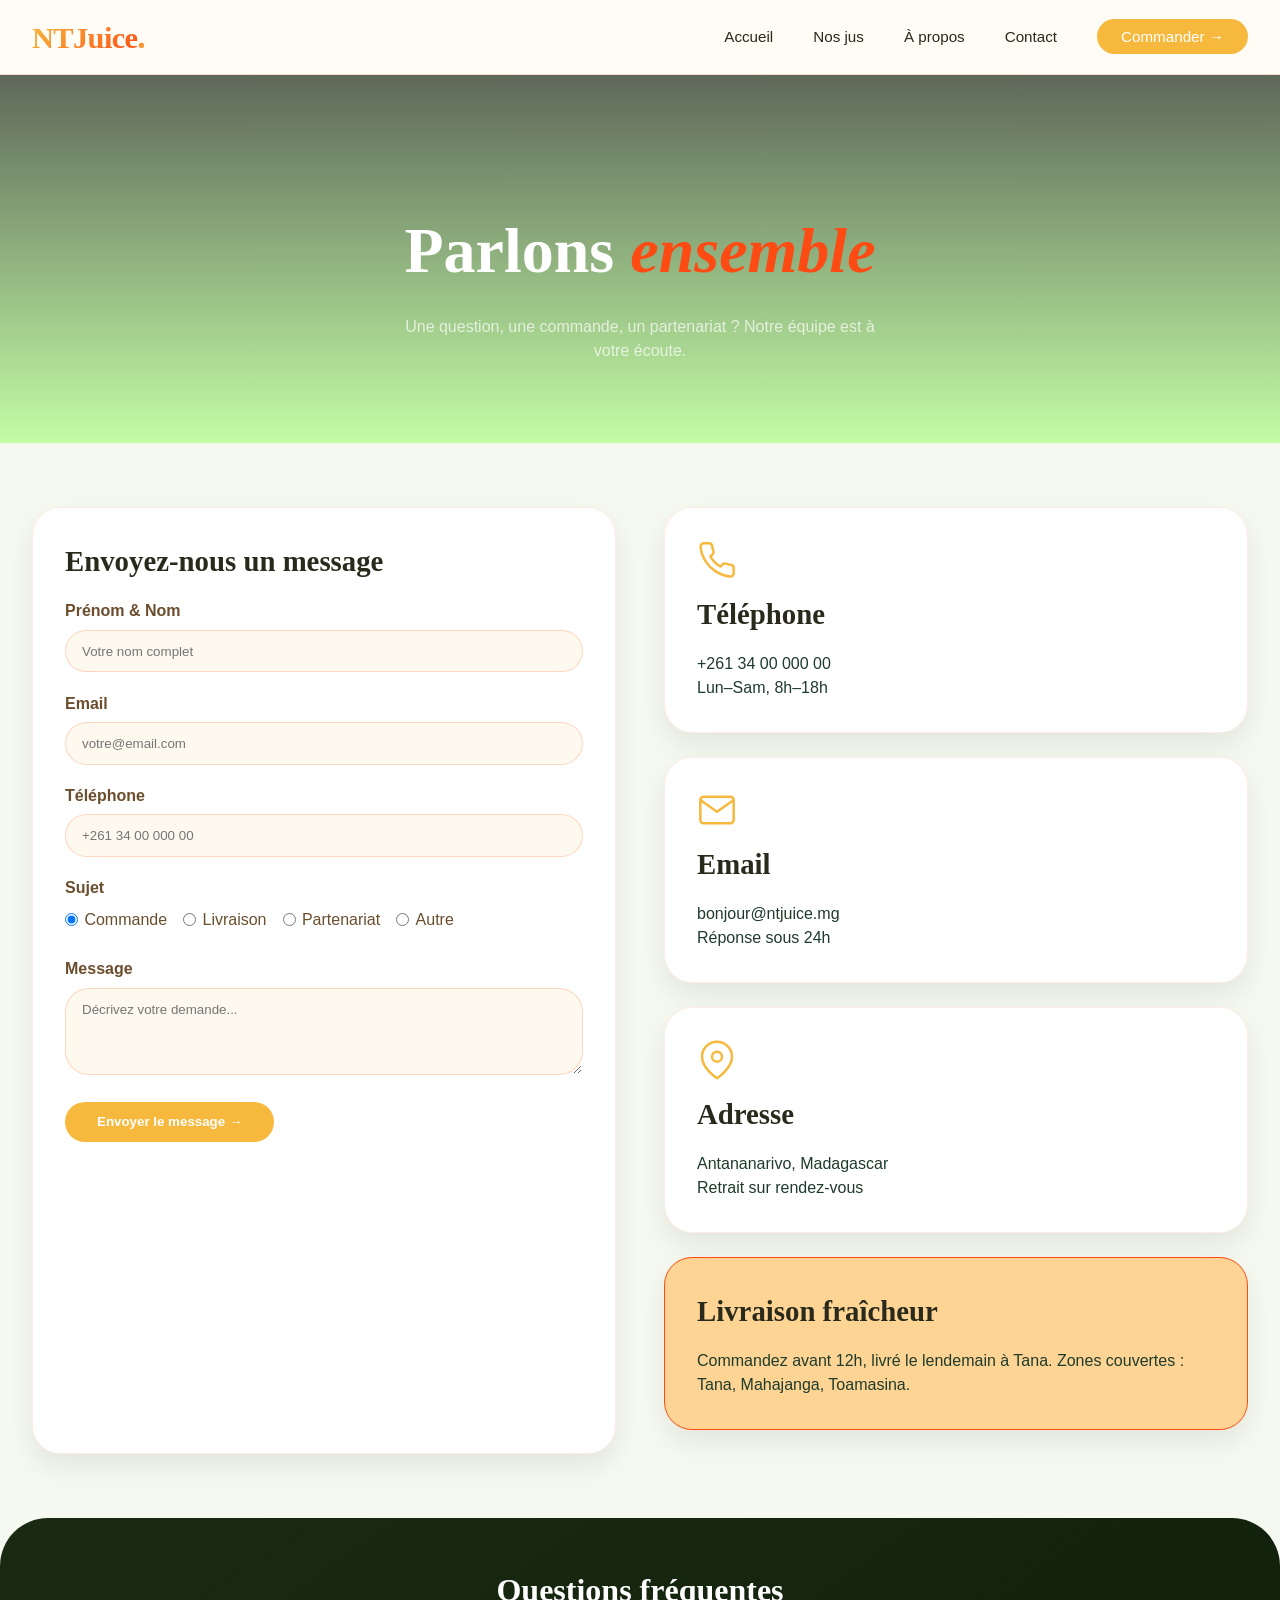
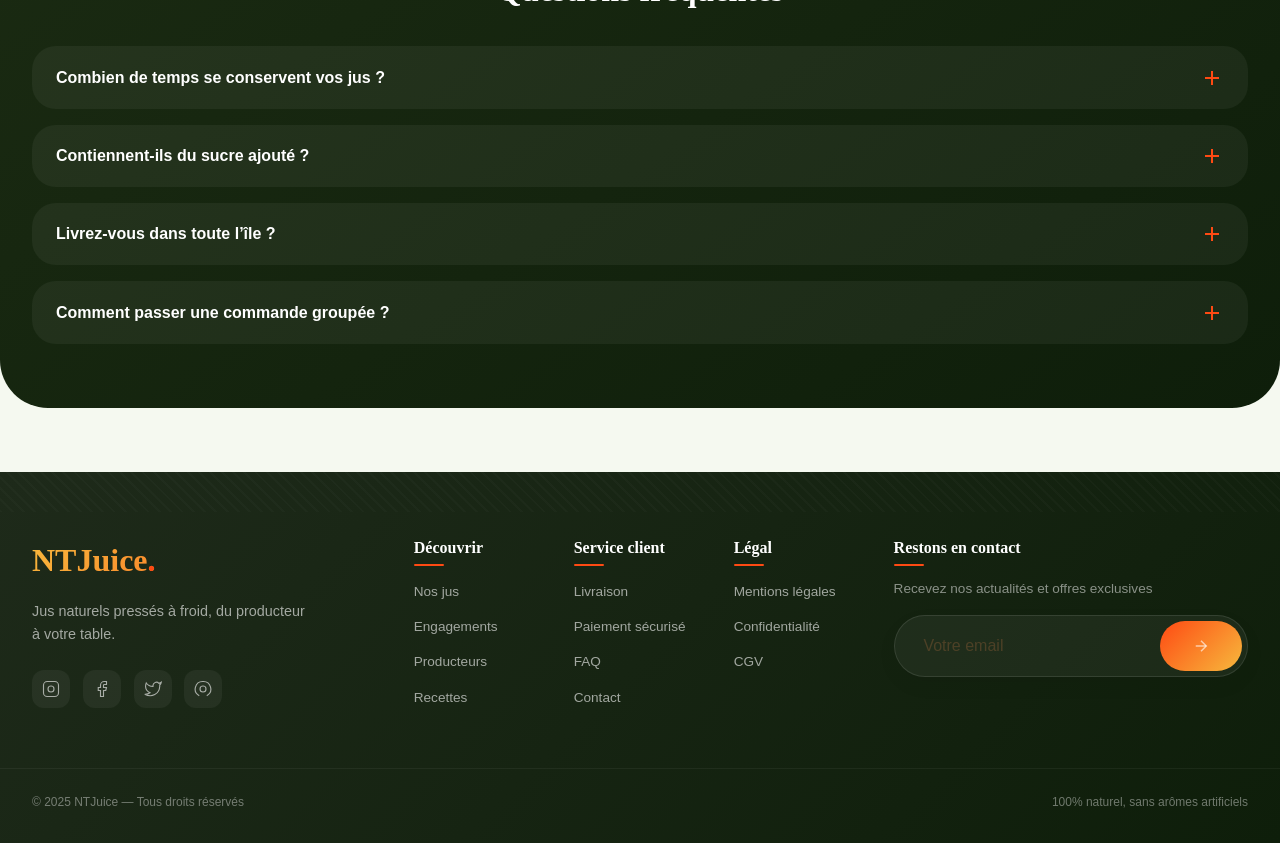
==== commit 54f7aa03: "Revise footer layout and update content Updated footer structure and content for improved layout and" ====
--- a/docs/contact.html
+++ b/docs/contact.html
@@ -376,43 +376,90 @@
 			<div class="faq-answer">Contactez notre équipe pro à pro@ntjuice.mg pour des tarifs dégressifs.</div>
 		</div>
 	</section>
-
-	<footer>
-		<div class="footer-container">
-			<div class="footer-col">
+	<footer class="footer-premium">
+		<div class="footer-wave"></div>
+		<div class="footer-main">
+			<div class="footer-brand">
 				<div class="footer-logo">NTJuice<span>.</span></div>
-				<p style="margin-top:0.8rem; font-size:0.85rem; color: whitesmoke;">Jus naturels pressés à froid, du producteur à votre
-                    table</p>
-			</div>
-			<div class="footer-col">
-				<h4>Découvrir</h4>
-				<ul>
-					<li><a href="../index.html#products">Nos jus</a></li>
-					<li><a href="#">Engagements</a></li>
-				</ul>
-			</div>
-			<div class="footer-col">
-				<h4>Service client</h4>
-				<ul>
-					<li><a href="#">Livraison</a></li>
-					<li><a href="#">Paiement</a></li>
-					<li><a href="contact.html">Contact</a></li>
-				</ul>
-			</div>
-			<div class="footer-col">
-				<h4>Légal</h4>
-				<ul>
-					<li><a href="#">Mentions légales</a></li>
-					<li><a href="#">Confidentialité</a></li>
-				</ul>
+				<p>Jus naturels pressés à froid, du producteur à votre table.</p>
+				<div class="footer-social">
+					<a href="#" class="social-link" aria-label="Instagram">
+						<svg viewBox="0 0 24 24" fill="none" stroke="currentColor" stroke-width="1.5">
+							<rect x="2" y="2" width="20" height="20" rx="5" ry="5" />
+							<circle cx="12" cy="12" r="4" />
+							<line x1="17.5" y1="6.5" x2="17.51" y2="6.5" />
+						</svg>
+					</a>
+					<a href="#" class="social-link" aria-label="Facebook">
+						<svg viewBox="0 0 24 24" fill="none" stroke="currentColor" stroke-width="1.5">
+							<path d="M18 2h-3a5 5 0 0 0-5 5v3H7v4h3v8h4v-8h3l1-4h-4V7a1 1 0 0 1 1-1h3z" />
+						</svg>
+					</a>
+					<a href="#" class="social-link" aria-label="Twitter">
+						<svg viewBox="0 0 24 24" fill="none" stroke="currentColor" stroke-width="1.5">
+							<path
+								d="M23 3a10.9 10.9 0 0 1-3.14 1.53 4.48 4.48 0 0 0-7.86 3v1A10.66 10.66 0 0 1 3 4s-4 9 5 13a11.64 11.64 0 0 1-7 2c9 5 20 0 20-11.5a4.5 4.5 0 0 0-.08-.83A7.72 7.72 0 0 0 23 3z" />
+						</svg>
+					</a>
+					<a href="#" class="social-link" aria-label="Pinterest">
+						<svg viewBox="0 0 24 24" fill="none" stroke="currentColor" stroke-width="1.5">
+							<path d="M8 12a4 4 0 1 0 8 0 4 4 0 0 0-8 0z" />
+							<path d="M12 2a10 10 0 0 0-5 18.86" />
+							<path d="M12 2a10 10 0 0 1 5 18.86" />
+						</svg>
+					</a>
+				</div>
+			</div>
+			<div class="footer-links-grid">
+				<div class="footer-col">
+					<h4>Découvrir</h4>
+					<ul>
+						<li><a href="#products">Nos jus</a></li>
+						<li><a href="#">Engagements</a></li>
+						<li><a href="#">Producteurs</a></li>
+						<li><a href="#">Recettes</a></li>
+					</ul>
+				</div>
+				<div class="footer-col">
+					<h4>Service client</h4>
+					<ul>
+						<li><a href="#">Livraison</a></li>
+						<li><a href="#">Paiement sécurisé</a></li>
+						<li><a href="#">FAQ</a></li>
+						<li><a href="./docs/contact.html">Contact</a></li>
+					</ul>
+				</div>
+				<div class="footer-col">
+					<h4>Légal</h4>
+					<ul>
+						<li><a href="#">Mentions légales</a></li>
+						<li><a href="#">Confidentialité</a></li>
+						<li><a href="#">CGV</a></li>
+					</ul>
+				</div>
+				<div class="footer-col newsletter-col">
+					<h4>Restons en contact</h4>
+					<p>Recevez nos actualités et offres exclusives</p>
+					<form class="footer-newsletter" onsubmit="return false;">
+						<div class="input-group">
+							<input type="email" placeholder="Votre email" required>
+							<button type="submit">
+								<svg viewBox="0 0 24 24" fill="none" stroke="currentColor" stroke-width="2">
+									<line x1="5" y1="12" x2="19" y2="12" />
+									<polyline points="12 5 19 12 12 19" />
+								</svg>
+							</button>
+						</div>
+					</form>
+				</div>
 			</div>
 		</div>
 		<div class="footer-bottom">
-			<span style="color: whitesmoke;">© 2025 NTJuice — Tous droits réservés</span>
-			<span style="color: whitesmoke;">100% naturel, sans arômes artificiels</span>
+			<span>© 2025 NTJuice — Tous droits réservés</span>
+			<span>100% naturel, sans arômes artificiels</span>
 		</div>
 	</footer>
 
 </body>
 
-</html>+</html>
